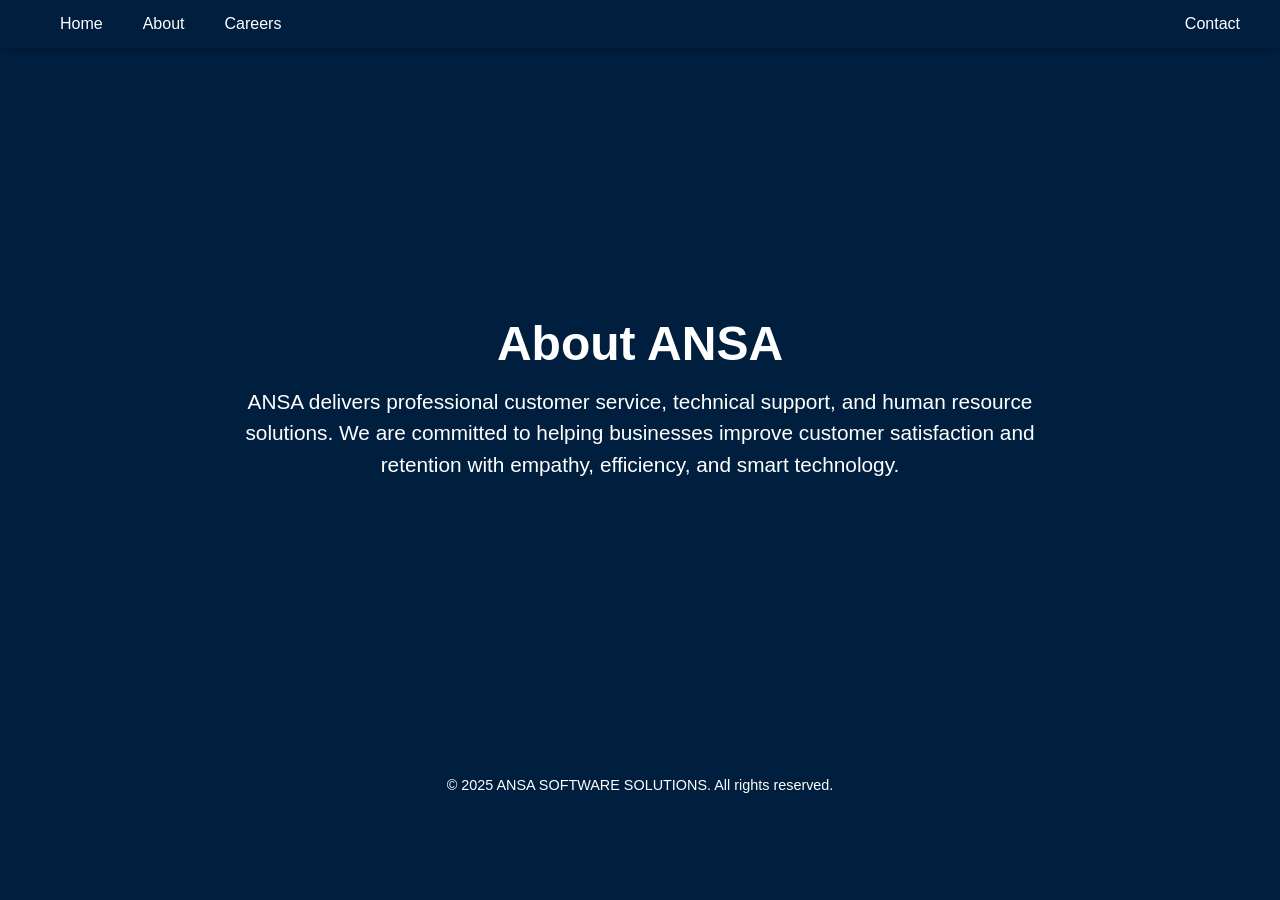
==== about.html @ 8f12bc52 "ansasolutions" ====
<!DOCTYPE html>
<html lang="en">
<head>
<meta charset="UTF-8">
<meta name="viewport" content="width=device-width, initial-scale=1.0">
<title>ANSA - About</title>
<link rel="stylesheet" href="style.css">
<style>
/* Hero section for About page */
.hero {
  background: url('https://media.istockphoto.com/id/1832608268/photo/target-and-goal-icon-digital-business-growth.jpg?s=612x612&w=0&k=20&c=F7WyaunhJqVx0jQiJCrmk4v3tHA3Ku4tztWtl0WWWrM=') no-repeat center center/cover;
  height: 60vh; /* smaller than home hero */
  display: flex;
  flex-direction: column;
  justify-content: center;
  align-items: center;
  text-align: center;
  color: #fff;
}

.hero h2 {
  font-size: 3rem;
  font-weight: 700;
  margin: 0;
}

.hero p {
  font-size: 1.3rem;
  max-width: 800px;
  margin-top: 15px;
  line-height: 1.5;
}
</style>
</head>
<body>

<header>
  <nav>
    <a href="index.html">Home</a>
    <a href="about.html">About</a>
    <a href="careers.html">Careers</a>
    <a href="contact.html" class="right">Contact</a>
  </nav>
</header>

<section class="hero">
  <h2>About ANSA</h2>
    <p>ANSA delivers professional customer service, technical support, and human resource solutions. We are committed to helping businesses improve customer satisfaction and retention with empathy, efficiency, and smart technology.</p>
</section>

<footer>
  <p>&copy; 2025 ANSA SOFTWARE SOLUTIONS. All rights reserved.</p>
</footer>

</body>
</html>
---- style.css ----
/* ---------- GENERAL ---------- */
body {
  margin: 0;
  font-family: "Poppins", sans-serif;
  color: #fff;
  background: #001f3f;
}

header {
  background: rgba(0, 31, 63, 0.9);
  padding: 15px 20px;
  display: flex;
  justify-content: center;
  align-items: center;
  box-shadow: 0 2px 5px rgba(0,0,0,0.3);
}

nav {
  display: flex;
  justify-content: center;
  align-items: center;
  width: 100%;
  max-width: 1200px;
}

nav a {
  color: #fff;
  text-decoration: none;
  margin: 0 20px;
  font-weight: 500;
  transition: 0.3s;
  position: relative;
}

nav a.right {
  margin-left: auto;
  margin-right: 0;
}

nav a::after {
  content: '';
  display: block;
  width: 0;
  height: 2px;
  background: #00bfff;
  transition: width 0.3s;
  position: absolute;
  bottom: -5px;
  left: 0;
}

nav a:hover::after {
  width: 100%;
}

nav a:hover {
  color: #00bfff;
  font-weight: 700;
}

/* ---------- SECTIONS ---------- */
section {
  padding: 80px 20px;
  text-align: center;
}

#intro h2, section h2 {
  font-size: 2.4rem;
  margin-bottom: 20px;
}

#intro p, section p {
  max-width: 700px;
  margin: 0 auto;
  line-height: 1.6;
  font-size: 1.1rem;
}

/* ---------- BUTTONS ---------- */
.btn {
  background: #00bfff;
  color: #fff;
  border: none;
  padding: 12px 25px;
  font-size: 1rem;
  border-radius: 30px;
  cursor: pointer;
  margin-top: 20px;
  transition: 0.3s;
}

.btn:hover {
  background: #0099cc;
  font-weight: bold;
}

/* ---------- FOOTER ---------- */
footer {
  text-align: center;
  padding: 15px 20px;
  background: rgba(0,31,63,0.9);
  font-size: 0.9rem;
}

/* ---------- RESPONSIVE ---------- */
@media(max-width: 768px) {
  nav {
    flex-direction: column;
  }

  nav a {
    margin: 10px 0;
  }
}
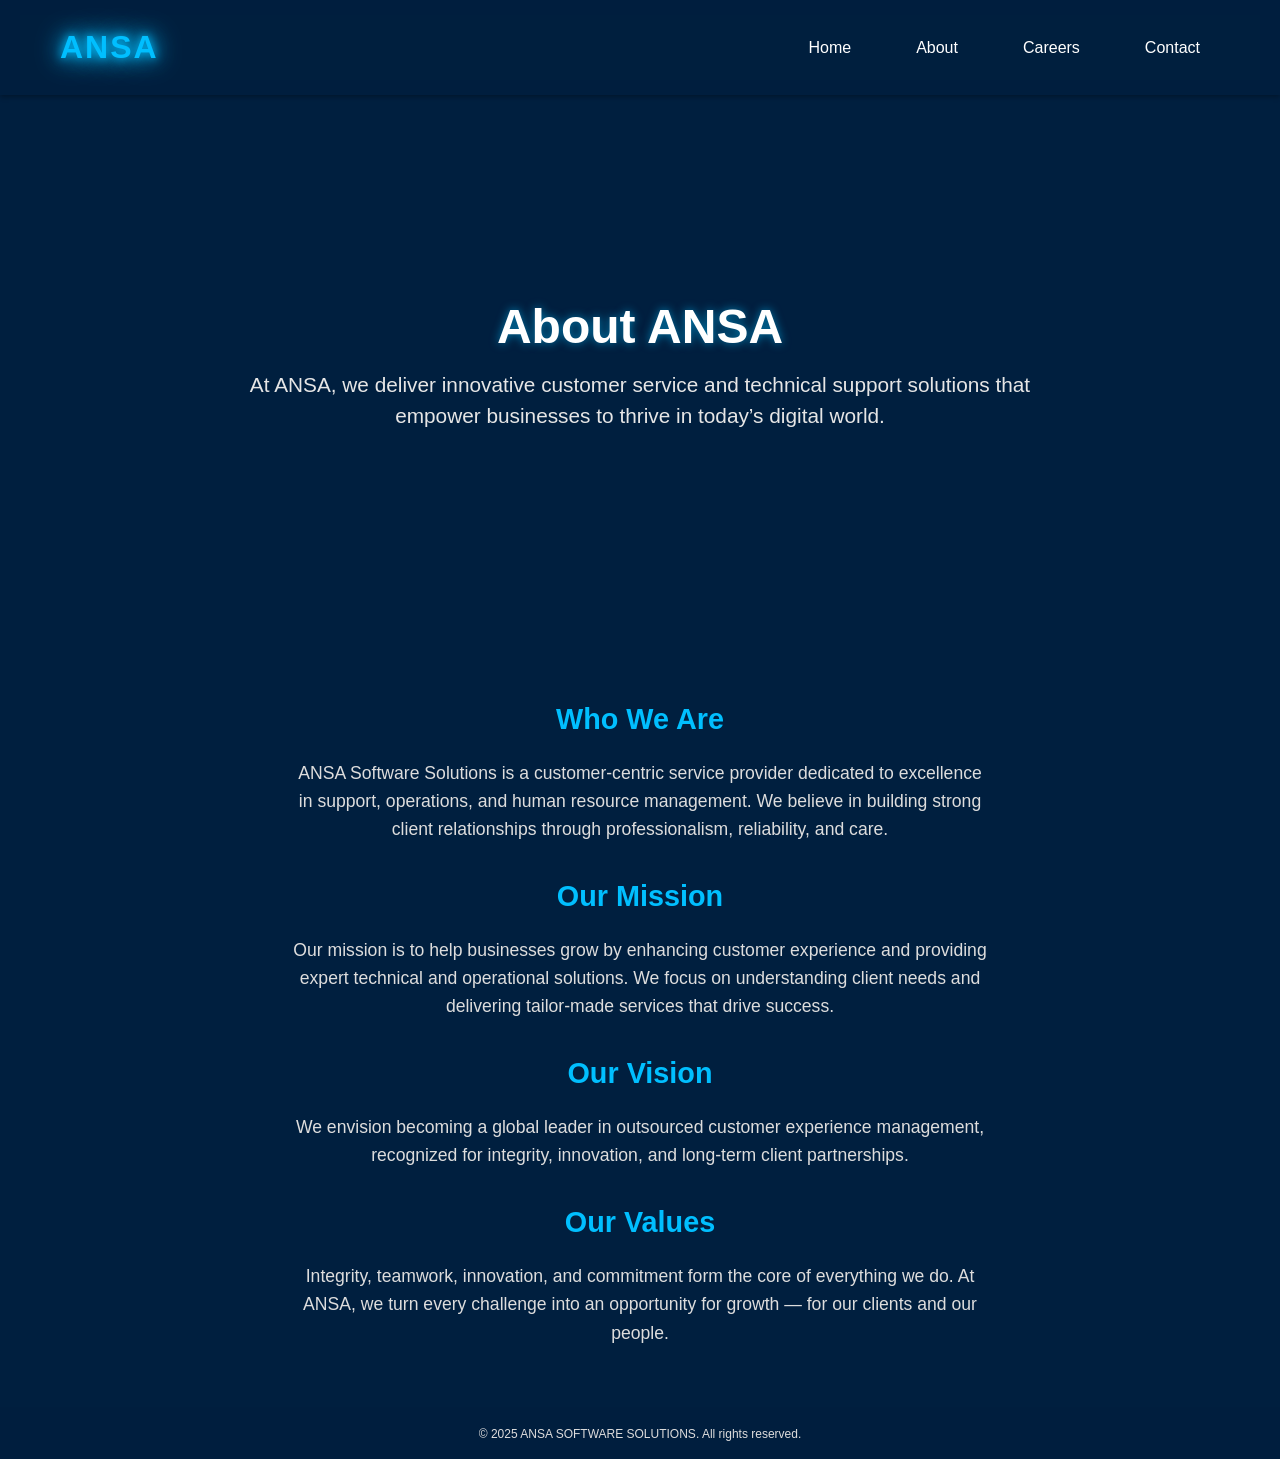
==== commit c8f7756e: "Add files via upload" ====
--- a/about.html
+++ b/about.html
@@ -1,56 +1,167 @@
-<!DOCTYPE html>
-<html lang="en">
-<head>
-<meta charset="UTF-8">
-<meta name="viewport" content="width=device-width, initial-scale=1.0">
-<title>ANSA - About</title>
-<link rel="stylesheet" href="style.css">
-<style>
-/* Hero section for About page */
-.hero {
-  background: url('https://media.istockphoto.com/id/1832608268/photo/target-and-goal-icon-digital-business-growth.jpg?s=612x612&w=0&k=20&c=F7WyaunhJqVx0jQiJCrmk4v3tHA3Ku4tztWtl0WWWrM=') no-repeat center center/cover;
-  height: 60vh; /* smaller than home hero */
-  display: flex;
-  flex-direction: column;
-  justify-content: center;
-  align-items: center;
-  text-align: center;
-  color: #fff;
-}
-
-.hero h2 {
-  font-size: 3rem;
-  font-weight: 700;
-  margin: 0;
-}
-
-.hero p {
-  font-size: 1.3rem;
-  max-width: 800px;
-  margin-top: 15px;
-  line-height: 1.5;
-}
-</style>
-</head>
-<body>
-
-<header>
-  <nav>
-    <a href="index.html">Home</a>
-    <a href="about.html">About</a>
-    <a href="careers.html">Careers</a>
-    <a href="contact.html" class="right">Contact</a>
-  </nav>
-</header>
-
-<section class="hero">
-  <h2>About ANSA</h2>
-    <p>ANSA delivers professional customer service, technical support, and human resource solutions. We are committed to helping businesses improve customer satisfaction and retention with empathy, efficiency, and smart technology.</p>
-</section>
-
-<footer>
-  <p>&copy; 2025 ANSA SOFTWARE SOLUTIONS. All rights reserved.</p>
-</footer>
-
-</body>
+<!DOCTYPE html>
+<html lang="en">
+<head>
+<meta charset="UTF-8">
+<meta name="viewport" content="width=device-width, initial-scale=1.0">
+<title>ANSA - About</title>
+<link rel="stylesheet" href="style.css">
+<style>
+  html, body {
+    height: 100%;
+    margin: 0;
+    font-family: "Poppins", sans-serif;
+    background: #001f3f;
+    color: #fff;
+    opacity: 0;
+    animation: fadeIn 1.5s ease-in forwards;
+  }
+
+  @keyframes fadeIn {
+    from { opacity: 0; transform: translateY(15px); }
+    to { opacity: 1; transform: translateY(0); }
+  }
+
+  /* Header */
+  header nav {
+    background: rgba(0,31,63,0.95);
+    padding: 14px 40px;
+    display: flex;
+    justify-content: space-between;
+    align-items: center;
+    position: relative;
+    z-index: 10;
+  }
+
+  .logo {
+    font-size: 2rem;
+    font-weight: 900;
+    color: #00bfff;
+    letter-spacing: 2px;
+    text-shadow: 0 0 10px #00bfff, 0 0 20px #00bfff, 0 0 30px #00bfff;
+    animation: glowPulse 2.5s infinite ease-in-out;
+  }
+
+  @keyframes glowPulse {
+    0% { text-shadow: 0 0 8px #00bfff, 0 0 16px #00bfff; color: #00bfff; }
+    50% { text-shadow: 0 0 18px #66ffff, 0 0 36px #00ffff; color: #66ffff; }
+    100% { text-shadow: 0 0 8px #00bfff, 0 0 16px #00bfff; color: #00bfff; }
+  }
+
+  .menu {
+    display: flex;
+    gap: 25px;
+  }
+
+  .menu a {
+    color: #fff;
+    text-decoration: none;
+    font-weight: 500;
+    transition: 0.3s;
+  }
+
+  .menu a:hover {
+    color: #00bfff;
+  }
+
+  /* Hero section for About page */
+  .hero {
+    background: url('https://media.istockphoto.com/id/1832608268/photo/target-and-goal-icon-digital-business-growth.jpg?s=612x612&w=0&k=20&c=F7WyaunhJqVx0jQiJCrmk4v3tHA3Ku4tztWtl0WWWrM=') no-repeat center center/cover;
+    height: 60vh;
+    display: flex;
+    flex-direction: column;
+    justify-content: center;
+    align-items: center;
+    text-align: center;
+    color: #fff;
+    position: relative;
+    padding: 0 20px;
+  }
+
+  .hero h2 {
+    font-size: 3rem;
+    font-weight: 700;
+    margin: 0;
+    text-shadow: 0 0 10px rgba(0,191,255,0.6);
+  }
+
+  .hero p {
+    font-size: 1.3rem;
+    max-width: 800px;
+    margin-top: 15px;
+    line-height: 1.5;
+    color: #e6e6e6;
+  }
+
+  /* About content section */
+  .about-content {
+    max-width: 1000px;
+    margin: 60px auto;
+    padding: 0 20px;
+    line-height: 1.7;
+    color: #ddd;
+  }
+
+  .about-content h3 {
+    color: #00bfff;
+    font-size: 1.8rem;
+    margin-bottom: 15px;
+  }
+
+  .about-content p {
+    margin-bottom: 20px;
+  }
+
+  /* Footer */
+  footer {
+    text-align: center;
+    padding: 18px;
+    background: rgba(0,31,63,0.9);
+    color: #ddd;
+  }
+
+  @media (max-width: 720px) {
+    .hero h2 { font-size: 2.4rem; }
+    .hero p { font-size: 1rem; }
+  }
+</style>
+</head>
+
+<body>
+
+<header>
+  <nav>
+    <div class="logo">ANSA</div>
+    <div class="menu">
+      <a href="index.html">Home</a>
+      <a href="about.html">About</a>
+      <a href="careers.html">Careers</a>
+      <a href="contact.html">Contact</a>
+    </div>
+  </nav>
+</header>
+
+<section class="hero">
+  <h2>About ANSA</h2>
+  <p>At ANSA, we deliver innovative customer service and technical support solutions that empower businesses to thrive in today’s digital world.</p>
+</section>
+
+<section class="about-content">
+  <h3>Who We Are</h3>
+  <p>ANSA Software Solutions is a customer-centric service provider dedicated to excellence in support, operations, and human resource management. We believe in building strong client relationships through professionalism, reliability, and care.</p>
+
+  <h3>Our Mission</h3>
+  <p>Our mission is to help businesses grow by enhancing customer experience and providing expert technical and operational solutions. We focus on understanding client needs and delivering tailor-made services that drive success.</p>
+
+  <h3>Our Vision</h3>
+  <p>We envision becoming a global leader in outsourced customer experience management, recognized for integrity, innovation, and long-term client partnerships.</p>
+
+  <h3>Our Values</h3>
+  <p>Integrity, teamwork, innovation, and commitment form the core of everything we do. At ANSA, we turn every challenge into an opportunity for growth — for our clients and our people.</p>
+</section>
+
+<footer>
+  <small>&copy; 2025 ANSA SOFTWARE SOLUTIONS. All rights reserved.</small>
+</footer>
+
+</body>
 </html>
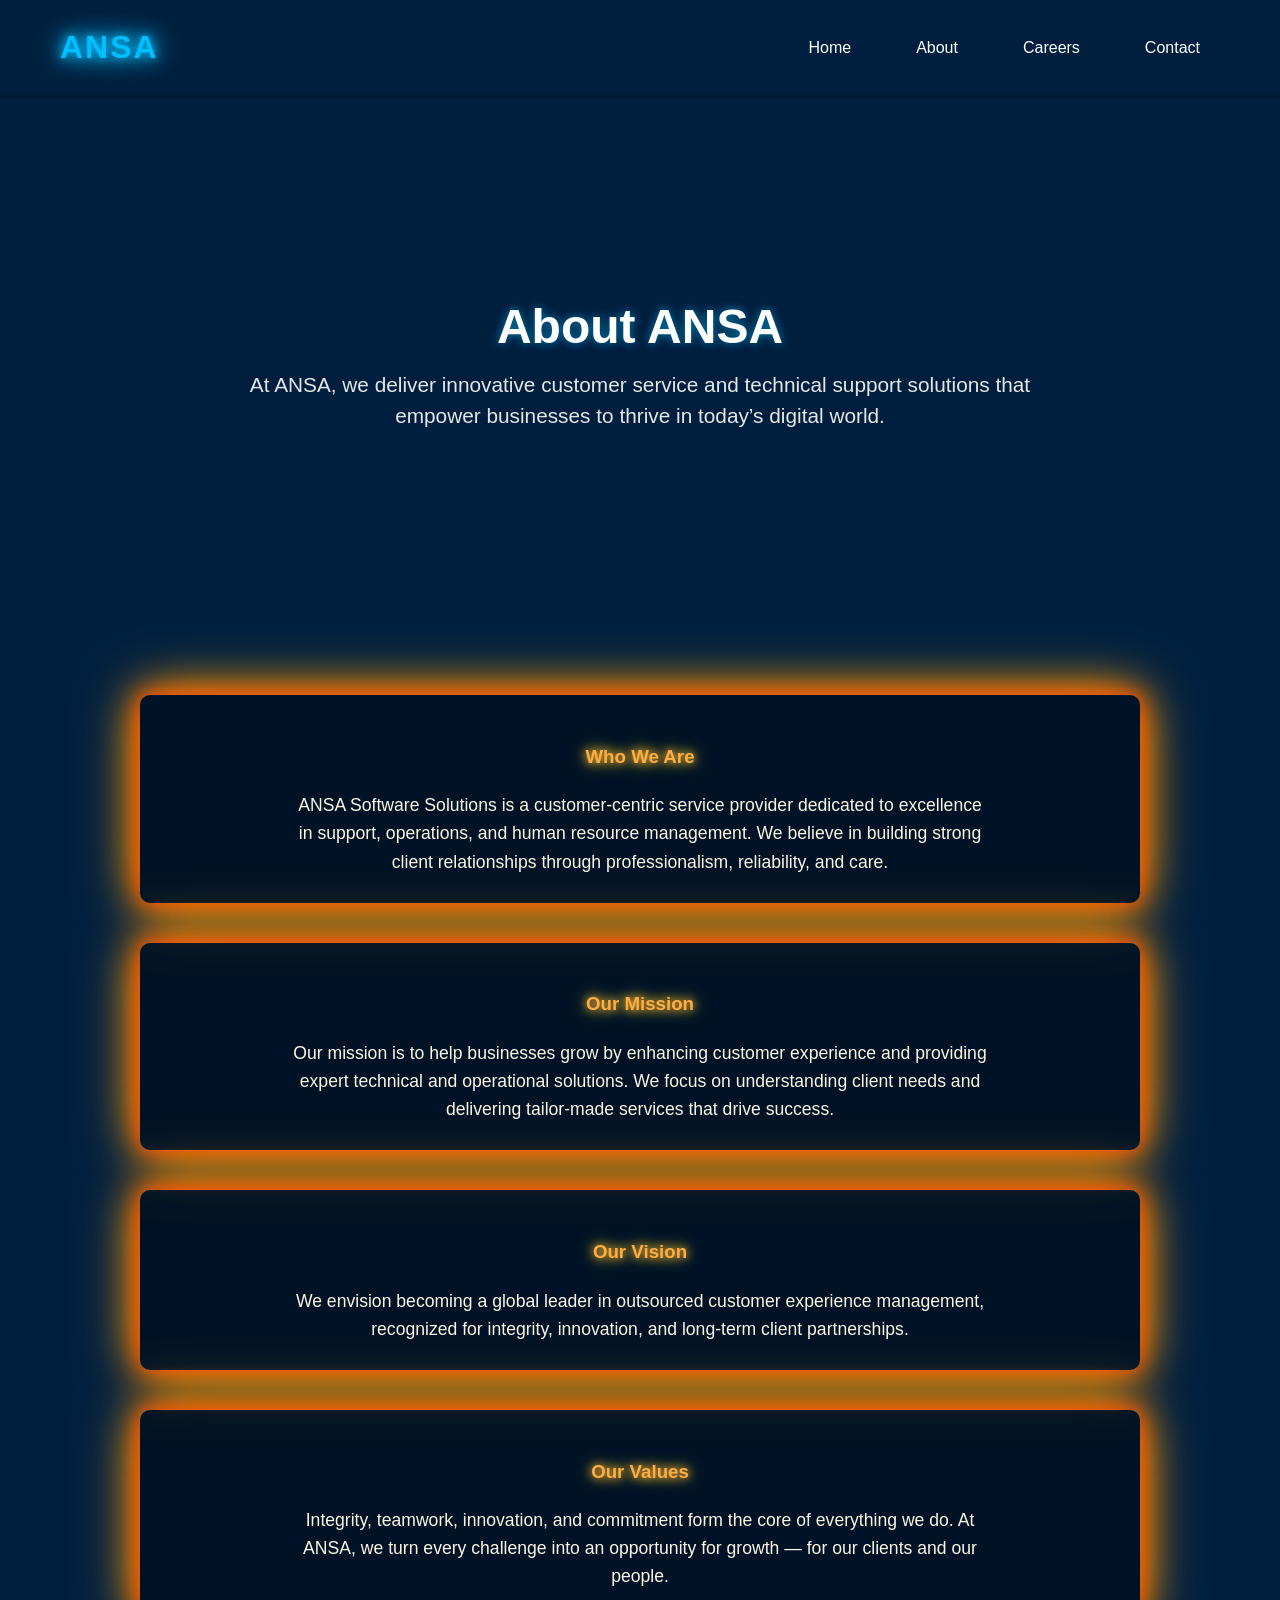
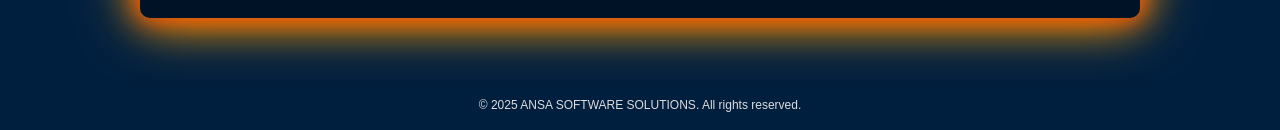
==== commit 615726c5: "Add files via upload" ====
--- a/about.html
+++ b/about.html
@@ -63,7 +63,7 @@
     color: #00bfff;
   }
 
-  /* Hero section for About page */
+  /* Hero section */
   .hero {
     background: url('https://media.istockphoto.com/id/1832608268/photo/target-and-goal-icon-digital-business-growth.jpg?s=612x612&w=0&k=20&c=F7WyaunhJqVx0jQiJCrmk4v3tHA3Ku4tztWtl0WWWrM=') no-repeat center center/cover;
     height: 60vh;
@@ -92,7 +92,7 @@
     color: #e6e6e6;
   }
 
-  /* About content section */
+  /* About content */
   .about-content {
     max-width: 1000px;
     margin: 60px auto;
@@ -101,17 +101,46 @@
     color: #ddd;
   }
 
-  .about-content h3 {
-    color: #00bfff;
-    font-size: 1.8rem;
-    margin-bottom: 15px;
-  }
-
-  .about-content p {
-    margin-bottom: 20px;
-  }
-
-  /* Footer */
+  /* Fire-glow box */
+  .fire-box {
+    border: 2px solid transparent;
+    padding: 25px;
+    border-radius: 10px;
+    position: relative;
+    background: rgba(0, 0, 0, 0.4);
+    margin-bottom: 40px;
+    animation: fireGlow 2s infinite alternate ease-in-out;
+    box-shadow: 0 0 20px #ff4500, 0 0 40px #ff8c00, 0 0 60px #ffa500;
+    transition: transform 0.3s ease, box-shadow 0.3s ease;
+  }
+
+  /* Hover effect */
+  .fire-box:hover {
+    transform: translateY(-5px) scale(1.02);
+    box-shadow: 0 0 30px #ff6347, 0 0 70px #ffae42, 0 0 100px #ffd700;
+  }
+
+  @keyframes fireGlow {
+    0% {
+      box-shadow: 0 0 10px #ff4500, 0 0 20px #ff8c00, 0 0 40px #ffa500;
+    }
+    50% {
+      box-shadow: 0 0 25px #ff6347, 0 0 50px #ffae42, 0 0 75px #ffd700;
+    }
+    100% {
+      box-shadow: 0 0 15px #ff4500, 0 0 30px #ff8c00, 0 0 50px #ffa500;
+    }
+  }
+
+  .fire-box h3 {
+    color: #ffae42;
+    text-shadow: 0 0 8px #ffae42, 0 0 15px #ffd700;
+  }
+
+  .fire-box p {
+    color: #fff5e6;
+  }
+
   footer {
     text-align: center;
     padding: 18px;
@@ -146,17 +175,27 @@
 </section>
 
 <section class="about-content">
-  <h3>Who We Are</h3>
-  <p>ANSA Software Solutions is a customer-centric service provider dedicated to excellence in support, operations, and human resource management. We believe in building strong client relationships through professionalism, reliability, and care.</p>
-
-  <h3>Our Mission</h3>
-  <p>Our mission is to help businesses grow by enhancing customer experience and providing expert technical and operational solutions. We focus on understanding client needs and delivering tailor-made services that drive success.</p>
-
-  <h3>Our Vision</h3>
-  <p>We envision becoming a global leader in outsourced customer experience management, recognized for integrity, innovation, and long-term client partnerships.</p>
-
-  <h3>Our Values</h3>
-  <p>Integrity, teamwork, innovation, and commitment form the core of everything we do. At ANSA, we turn every challenge into an opportunity for growth — for our clients and our people.</p>
+
+  <div class="fire-box">
+    <h3>Who We Are</h3>
+    <p>ANSA Software Solutions is a customer-centric service provider dedicated to excellence in support, operations, and human resource management. We believe in building strong client relationships through professionalism, reliability, and care.</p>
+  </div>
+
+  <div class="fire-box">
+    <h3>Our Mission</h3>
+    <p>Our mission is to help businesses grow by enhancing customer experience and providing expert technical and operational solutions. We focus on understanding client needs and delivering tailor-made services that drive success.</p>
+  </div>
+
+  <div class="fire-box">
+    <h3>Our Vision</h3>
+    <p>We envision becoming a global leader in outsourced customer experience management, recognized for integrity, innovation, and long-term client partnerships.</p>
+  </div>
+
+  <div class="fire-box">
+    <h3>Our Values</h3>
+    <p>Integrity, teamwork, innovation, and commitment form the core of everything we do. At ANSA, we turn every challenge into an opportunity for growth — for our clients and our people.</p>
+  </div>
+
 </section>
 
 <footer>
